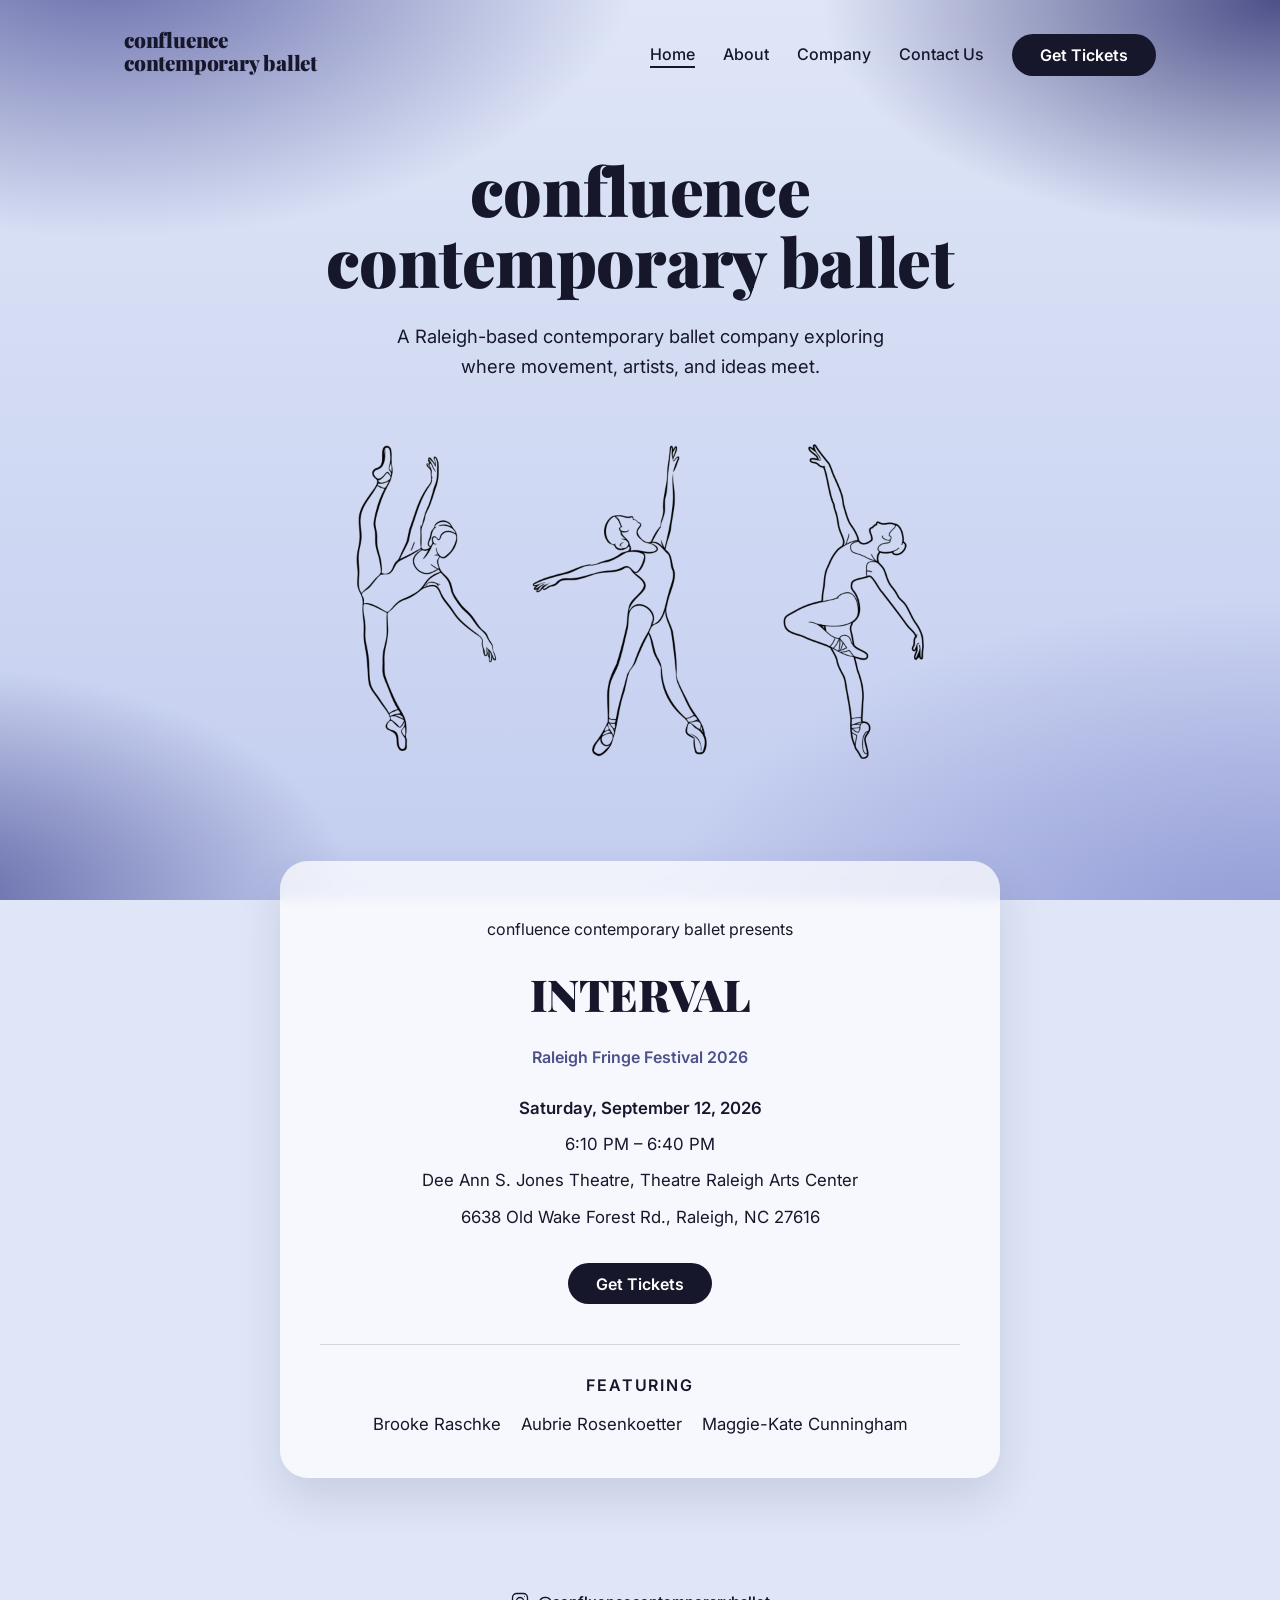
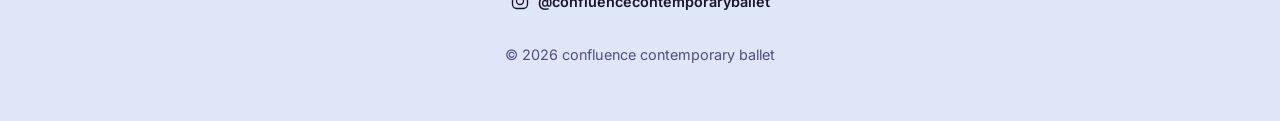
==== index.html @ 4d772738 "Add company website with homepage, about, and company pages" ====
<!DOCTYPE html>
<html lang="en">
<head>
<meta charset="UTF-8">
<meta name="viewport" content="width=device-width, initial-scale=1.0">
<title>confluence contemporary ballet</title>
<meta name="description" content="confluence contemporary ballet — a Raleigh-based contemporary ballet company.">
<link rel="stylesheet" href="css/style.css">
</head>
<body>

<header class="site-header">
  <nav class="nav">
    <a class="brand" href="index.html">
      <span>confluence</span>
      <span>contemporary ballet</span>
    </a>
    <ul class="nav-links">
      <li><a href="index.html" aria-current="page">Home</a></li>
      <li><a href="about.html">About</a></li>
      <li><a href="company.html">Company</a></li>
      <li><a href="https://forms.gle/iz8tWHMPqQycEwRt5" target="_blank" rel="noopener">Contact Us</a></li>
      <li><a class="btn" href="https://events.ticketleap.com/tickets/raleighfringe/interval">Get Tickets</a></li>
    </ul>
  </nav>
</header>

<main>
  <section class="hero page">
    <h1>confluence<br>contemporary ballet</h1>
    <p class="lede">A Raleigh-based contemporary ballet company exploring where movement, artists, and ideas meet.</p>

    <div class="dancers" aria-hidden="true">
      <img src="img/dancer-trio.png" alt="" width="1920" height="1080">
    </div>
  </section>

  <section class="page">
    <div class="show-card">
      <p class="eyebrow">confluence contemporary ballet presents</p>
      <h2 class="show-title">INTERVAL</h2>
      <p class="show-sub">Raleigh Fringe Festival 2026</p>

      <div class="show-meta">
        <div><strong>Saturday, September 12, 2026</strong></div>
        <div>6:10 PM – 6:40 PM</div>
        <div>Dee Ann S. Jones Theatre, Theatre Raleigh Arts Center</div>
        <div>6638 Old Wake Forest Rd., Raleigh, NC 27616</div>
      </div>

      <a class="btn" href="https://events.ticketleap.com/tickets/raleighfringe/interval">Get Tickets</a>

      <div class="featuring">
        <h3>Featuring</h3>
        <ul>
          <li>Brooke Raschke</li>
          <li>Aubrie Rosenkoetter</li>
          <li>Maggie-Kate Cunningham</li>
        </ul>
      </div>
    </div>
  </section>
</main>

<footer class="site-footer page">
  <a class="social-link" href="https://www.instagram.com/confluencecontemporaryballet/" target="_blank" rel="noopener" aria-label="confluence contemporary ballet on Instagram">
    <svg viewBox="0 0 24 24" fill="none" stroke="currentColor" stroke-width="1.6" stroke-linecap="round" stroke-linejoin="round" aria-hidden="true">
      <rect x="3" y="3" width="18" height="18" rx="5"/>
      <circle cx="12" cy="12" r="4.2"/>
      <circle cx="17.4" cy="6.6" r="0.6" fill="currentColor" stroke="none"/>
    </svg>
    <span>@confluencecontemporaryballet</span>
  </a>
  <p>&copy; 2026 confluence contemporary ballet</p>
</footer>

</body>
</html>
---- css/style.css ----
/* confluence contemporary ballet — shared styles */

@import url('https://fonts.googleapis.com/css2?family=Playfair+Display:wght@700;900&family=Inter:wght@400;500;600&display=swap');

:root {
  --bg-pale: #dfe6f7;
  --bg-mid: #c3cdef;
  --blob-mid: #9099d4;
  --blob-deep: #6469a8;
  --blob-darkest: #4d5089;
  --ink: #17172c;
  --white: #ffffff;
  --white-soft: rgba(255, 255, 255, 0.72);
  --max-width: 1080px;
}

* {
  box-sizing: border-box;
}

html {
  scroll-behavior: smooth;
}

body {
  margin: 0;
  font-family: 'Inter', -apple-system, BlinkMacSystemFont, sans-serif;
  color: var(--ink);
  background-color: var(--bg-pale);
  background-image:
    radial-gradient(ellipse 60% 45% at 8% -5%, var(--blob-deep) 0%, transparent 70%),
    radial-gradient(ellipse 55% 40% at 100% 0%, var(--blob-darkest) 0%, transparent 65%),
    radial-gradient(ellipse 70% 55% at 100% 105%, var(--blob-mid) 0%, transparent 70%),
    radial-gradient(ellipse 50% 40% at -5% 100%, var(--blob-deep) 0%, transparent 65%),
    linear-gradient(180deg, var(--bg-pale) 0%, var(--bg-mid) 100%);
  background-attachment: fixed;
  min-height: 100vh;
  line-height: 1.6;
}

h1, h2, h3, .brand {
  font-family: 'Playfair Display', Georgia, serif;
  font-weight: 900;
  letter-spacing: -0.01em;
  margin: 0 0 0.4em;
}

a {
  color: inherit;
}

img {
  max-width: 100%;
}

/* ---------- layout shell ---------- */

.page {
  max-width: var(--max-width);
  margin: 0 auto;
  padding: 0 1.5rem;
}

/* ---------- nav ---------- */

.site-header {
  padding: 1.75rem 0 0.5rem;
}

.nav {
  max-width: var(--max-width);
  margin: 0 auto;
  padding: 0 1.5rem;
  display: flex;
  align-items: center;
  justify-content: space-between;
  flex-wrap: wrap;
  gap: 1rem;
}

.brand {
  font-size: 1.3rem;
  line-height: 1.1;
  text-decoration: none;
  color: var(--ink);
}

.brand span {
  display: block;
}

.nav-links {
  display: flex;
  align-items: center;
  gap: 1.75rem;
  list-style: none;
  margin: 0;
  padding: 0;
  font-weight: 500;
}

.nav-links a {
  text-decoration: none;
  color: var(--ink);
  padding-bottom: 2px;
  border-bottom: 2px solid transparent;
  transition: border-color 0.2s ease;
}

.nav-links a:hover,
.nav-links a[aria-current="page"] {
  border-bottom-color: var(--ink);
}

.nav-links .btn {
  color: var(--white);
  border-bottom: none;
  padding-bottom: 0.8rem;
}

/* ---------- buttons ---------- */

.btn {
  display: inline-block;
  text-align: center;
  line-height: 1;
  text-box-trim: trim-both;
  text-box-edge: cap alphabetic;
  background: var(--ink);
  color: var(--white);
  text-decoration: none;
  font-weight: 600;
  padding: 0.8rem 1.75rem;
  border-radius: 999px;
  transition: transform 0.15s ease, background 0.2s ease;
}

.btn:hover {
  background: var(--blob-darkest);
  transform: translateY(-1px);
}

.btn-outline {
  background: transparent;
  color: var(--ink);
  border: 2px solid var(--ink);
  padding: calc(0.75rem - 2px) calc(1.75rem - 2px);
}

.btn-outline:hover {
  background: var(--ink);
  color: var(--white);
}

/* ---------- hero ---------- */

.hero {
  padding: 4rem 0 3rem;
  text-align: center;
}

.hero .eyebrow {
  text-transform: uppercase;
  letter-spacing: 0.18em;
  font-size: 0.8rem;
  font-weight: 600;
  color: var(--blob-darkest);
  margin-bottom: 1rem;
}

.hero h1 {
  font-size: clamp(2.6rem, 6vw, 4.2rem);
  line-height: 1.05;
}

.hero p.lede {
  max-width: 42ch;
  margin: 1rem auto 0;
  font-size: 1.15rem;
}

.dancers {
  display: flex;
  justify-content: center;
  margin: 2.5rem auto 0;
  max-width: 640px;
}

.dancers img {
  width: 100%;
  height: auto;
}

/* ---------- show card ---------- */

.show-card {
  background: var(--white-soft);
  backdrop-filter: blur(6px);
  border-radius: 28px;
  padding: 2.5rem;
  margin: 2rem auto 4rem;
  max-width: 720px;
  text-align: center;
  box-shadow: 0 20px 45px rgba(30, 33, 70, 0.12);
}

.show-card .show-title {
  font-size: clamp(2rem, 4vw, 2.75rem);
  margin-bottom: 0.25rem;
}

.show-card .show-sub {
  font-weight: 600;
  color: var(--blob-darkest);
  margin-bottom: 1.5rem;
}

.show-meta {
  display: grid;
  gap: 0.6rem;
  font-size: 1.05rem;
  margin-bottom: 2rem;
}

.show-meta strong {
  font-weight: 600;
}

.featuring {
  margin-top: 2.5rem;
  padding-top: 1.75rem;
  border-top: 1px solid rgba(23, 23, 44, 0.15);
}

.featuring h3 {
  font-size: 1rem;
  font-family: 'Inter', sans-serif;
  font-weight: 600;
  text-transform: uppercase;
  letter-spacing: 0.12em;
  margin-bottom: 0.75rem;
}

.featuring ul {
  list-style: none;
  padding: 0;
  margin: 0;
  display: flex;
  flex-wrap: wrap;
  justify-content: center;
  gap: 0.5rem 1.25rem;
  font-size: 1.05rem;
}

/* ---------- generic sections ---------- */

.section {
  padding: 2.5rem 0;
}

.section-card {
  background: var(--white-soft);
  backdrop-filter: blur(6px);
  border-radius: 24px;
  padding: 2.5rem;
  box-shadow: 0 20px 45px rgba(30, 33, 70, 0.1);
}

.section-card + .section-card {
  margin-top: 1.5rem;
}

.intro {
  max-width: 62ch;
}

/* ---------- company grid ---------- */

.company-grid {
  display: flex;
  flex-direction: column;
  gap: 1.75rem;
  margin-top: 2rem;
}

.member-card {
  background: var(--white-soft);
  backdrop-filter: blur(6px);
  border-radius: 24px;
  padding: 2rem;
  display: flex;
  align-items: flex-start;
  gap: 2rem;
  text-align: left;
  box-shadow: 0 15px 35px rgba(30, 33, 70, 0.1);
}

.member-photo {
  flex: none;
  width: 108px;
  height: 108px;
  border-radius: 50%;
  background: linear-gradient(155deg, var(--blob-mid), var(--blob-deep));
  display: flex;
  align-items: center;
  justify-content: center;
  color: var(--white);
  font-family: 'Playfair Display', serif;
  font-weight: 700;
  font-size: 1.9rem;
}

.member-info {
  min-width: 0;
}

.member-card h3 {
  font-size: 1.3rem;
  margin: 0 0 0.15rem;
}

.member-role {
  font-weight: 600;
  color: var(--blob-darkest);
  font-size: 0.95rem;
  margin: 0 0 0.5rem;
}

.member-bio {
  font-size: 0.95rem;
  margin: 0;
}

@media (max-width: 560px) {
  .member-card {
    flex-direction: column;
    text-align: center;
  }
}

/* ---------- footer ---------- */

.site-footer {
  padding: 3rem 0 2.5rem;
  text-align: center;
  font-size: 0.9rem;
  color: var(--blob-darkest);
}

.social-link {
  display: inline-flex;
  align-items: center;
  gap: 0.5rem;
  margin-bottom: 1rem;
  color: var(--ink);
  text-decoration: none;
  font-weight: 600;
  transition: color 0.2s ease;
}

.social-link:hover {
  color: var(--blob-darkest);
}

.social-link svg {
  width: 20px;
  height: 20px;
  flex: none;
}

@media (max-width: 640px) {
  .nav {
    flex-direction: column;
    align-items: flex-start;
  }
  .nav-links {
    width: 100%;
    justify-content: space-between;
  }
}
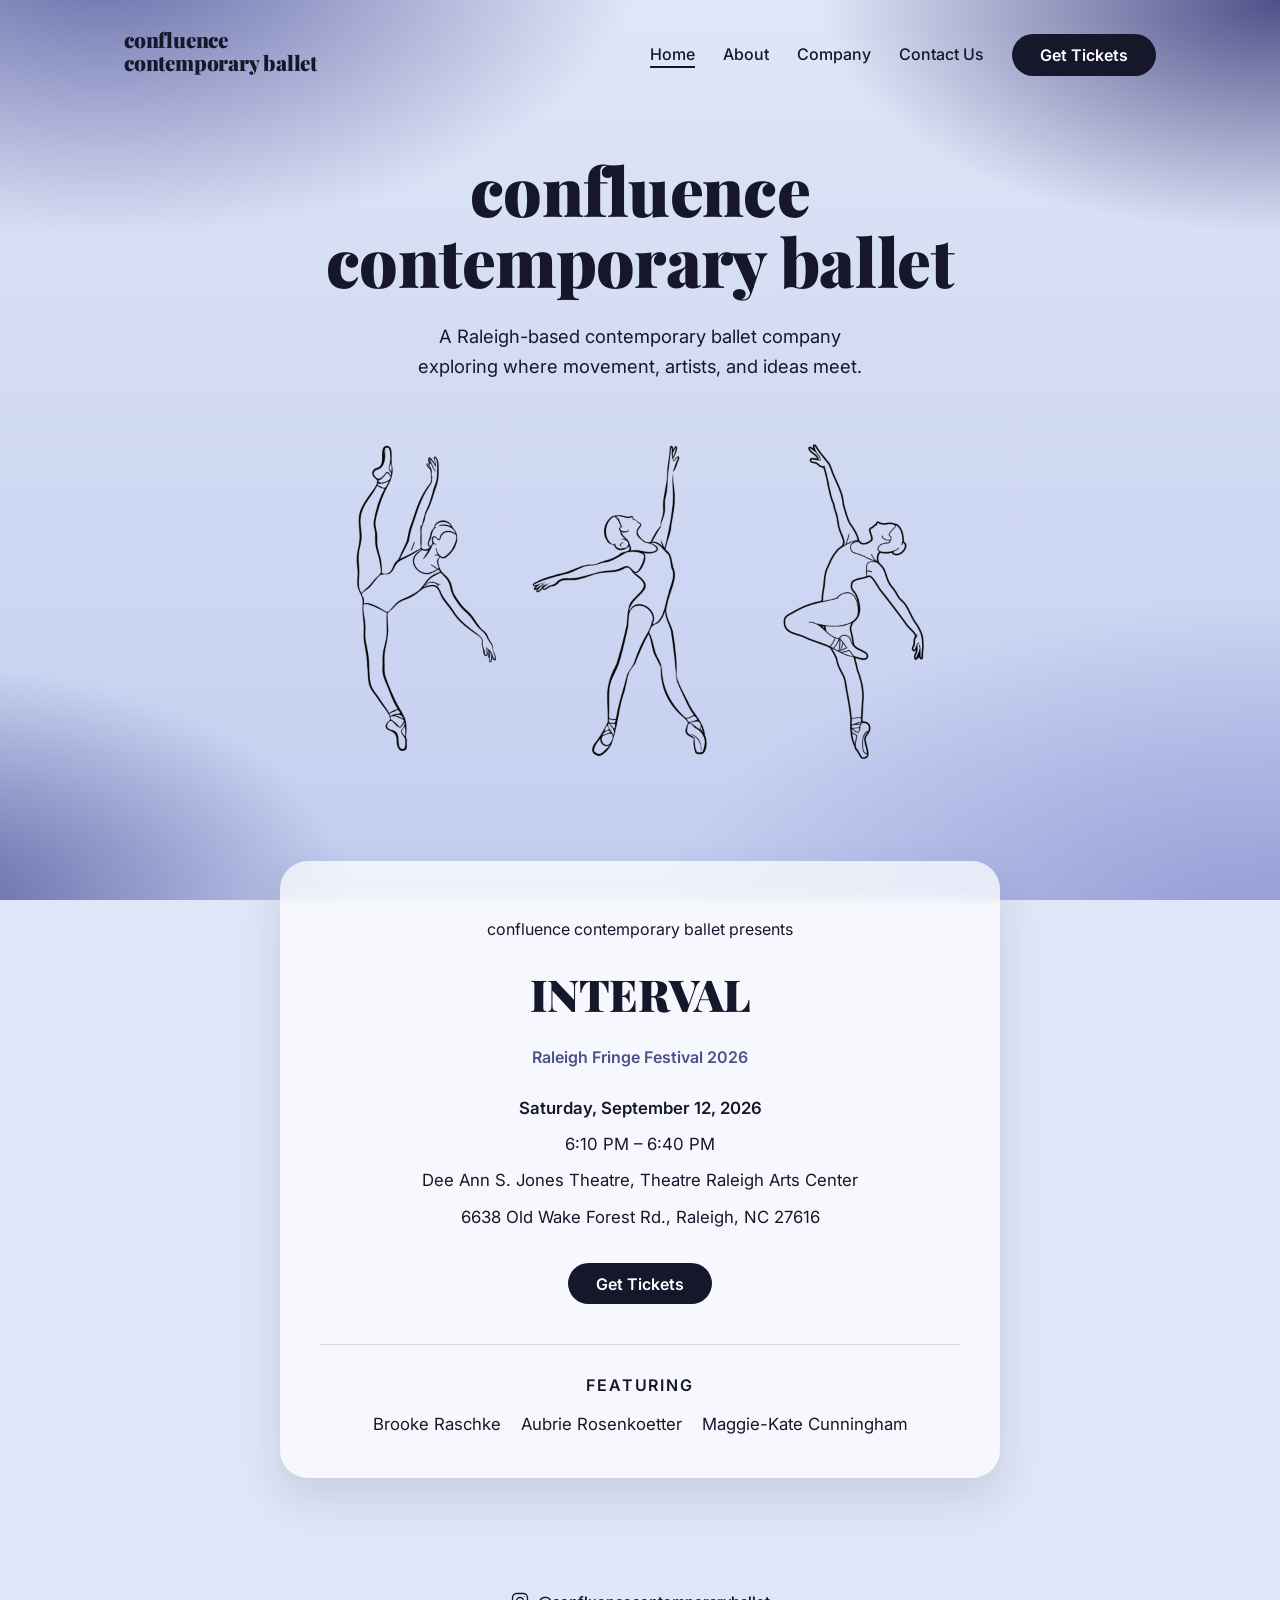
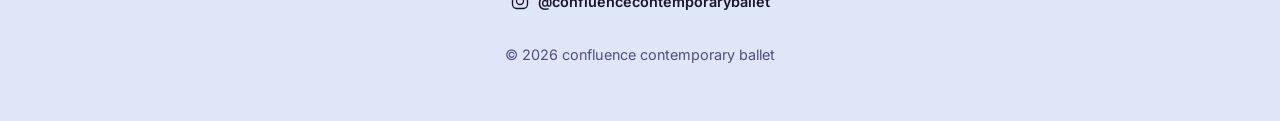
==== commit 99b98a48: "Add favicon" ====
--- a/index.html
+++ b/index.html
@@ -5,6 +5,10 @@
 <meta name="viewport" content="width=device-width, initial-scale=1.0">
 <title>confluence contemporary ballet</title>
 <meta name="description" content="confluence contemporary ballet — a Raleigh-based contemporary ballet company.">
+<link rel="icon" href="favicon.ico" sizes="any">
+<link rel="icon" type="image/png" sizes="32x32" href="img/favicon-32.png">
+<link rel="icon" type="image/png" sizes="16x16" href="img/favicon-16.png">
+<link rel="apple-touch-icon" href="img/apple-touch-icon.png">
 <link rel="stylesheet" href="css/style.css">
 </head>
 <body>
--- a/css/style.css
+++ b/css/style.css
@@ -20,6 +20,10 @@
 
 html {
   scroll-behavior: smooth;
+}
+
+html, body {
+  overflow-x: hidden;
 }
 
 body {
@@ -107,9 +111,14 @@
   transition: border-color 0.2s ease;
 }
 
-.nav-links a:hover,
 .nav-links a[aria-current="page"] {
   border-bottom-color: var(--ink);
+}
+
+@media (hover: hover) {
+  .nav-links a:hover {
+    border-bottom-color: var(--ink);
+  }
 }
 
 .nav-links .btn {
@@ -171,11 +180,19 @@
 .hero h1 {
   font-size: clamp(2.6rem, 6vw, 4.2rem);
   line-height: 1.05;
+  overflow-wrap: break-word;
+}
+
+@media (max-width: 480px) {
+  .hero h1 {
+    font-size: clamp(2rem, 9vw, 2.6rem);
+  }
 }
 
 .hero p.lede {
   max-width: 42ch;
   margin: 1rem auto 0;
+  padding: 0 1rem;
   font-size: 1.15rem;
 }
 
@@ -308,6 +325,13 @@
   font-family: 'Playfair Display', serif;
   font-weight: 700;
   font-size: 1.9rem;
+  overflow: hidden;
+}
+
+.member-photo img {
+  width: 100%;
+  height: 100%;
+  object-fit: cover;
 }
 
 .member-info {
@@ -328,12 +352,20 @@
 
 .member-bio {
   font-size: 0.95rem;
-  margin: 0;
+}
+
+.member-bio p {
+  margin: 0 0 0.85rem;
+}
+
+.member-bio p:last-child {
+  margin-bottom: 0;
 }
 
 @media (max-width: 560px) {
   .member-card {
     flex-direction: column;
+    align-items: center;
     text-align: center;
   }
 }
@@ -375,6 +407,15 @@
   }
   .nav-links {
     width: 100%;
-    justify-content: space-between;
-  }
-}
+    flex-wrap: wrap;
+    gap: 0.6rem 1.1rem;
+  }
+  .nav-links li:last-child {
+    flex: 1 1 100%;
+  }
+  .nav-links .btn {
+    display: block;
+    width: 100%;
+    padding-bottom: 0.8rem;
+  }
+}
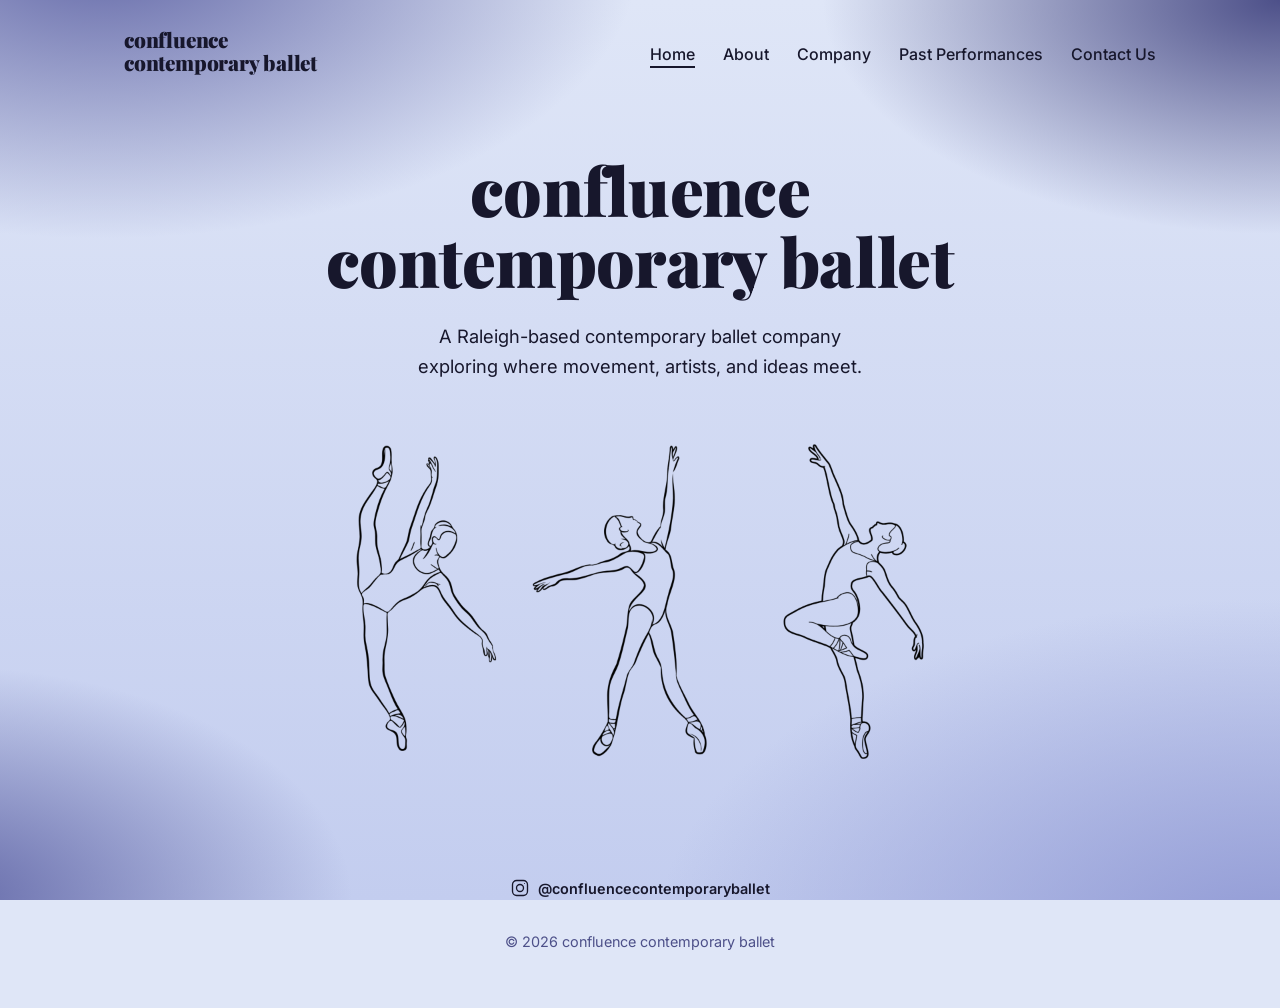
==== commit 50bbc2a5: "Add a Past Performances page with the INTERVAL recap and photo gallery and remove the ticket link" ====
--- a/index.html
+++ b/index.html
@@ -23,8 +23,8 @@
       <li><a href="index.html" aria-current="page">Home</a></li>
       <li><a href="about.html">About</a></li>
       <li><a href="company.html">Company</a></li>
+      <li><a href="past-performances.html">Past Performances</a></li>
       <li><a href="https://forms.gle/iz8tWHMPqQycEwRt5" target="_blank" rel="noopener">Contact Us</a></li>
-      <li><a class="btn" href="https://events.ticketleap.com/tickets/raleighfringe/interval">Get Tickets</a></li>
     </ul>
   </nav>
 </header>
@@ -36,32 +36,6 @@
 
     <div class="dancers" aria-hidden="true">
       <img src="img/dancer-trio.png" alt="" width="1920" height="1080">
-    </div>
-  </section>
-
-  <section class="page">
-    <div class="show-card">
-      <p class="eyebrow">confluence contemporary ballet presents</p>
-      <h2 class="show-title">INTERVAL</h2>
-      <p class="show-sub">Raleigh Fringe Festival 2026</p>
-
-      <div class="show-meta">
-        <div><strong>Saturday, September 12, 2026</strong></div>
-        <div>6:10 PM – 6:40 PM</div>
-        <div>Dee Ann S. Jones Theatre, Theatre Raleigh Arts Center</div>
-        <div>6638 Old Wake Forest Rd., Raleigh, NC 27616</div>
-      </div>
-
-      <a class="btn" href="https://events.ticketleap.com/tickets/raleighfringe/interval">Get Tickets</a>
-
-      <div class="featuring">
-        <h3>Featuring</h3>
-        <ul>
-          <li>Brooke Raschke</li>
-          <li>Aubrie Rosenkoetter</li>
-          <li>Maggie-Kate Cunningham</li>
-        </ul>
-      </div>
     </div>
   </section>
 </main>
--- a/css/style.css
+++ b/css/style.css
@@ -221,6 +221,11 @@
   box-shadow: 0 20px 45px rgba(30, 33, 70, 0.12);
 }
 
+.show-card--compact {
+  margin-top: 0.5rem;
+  margin-bottom: 0.5rem;
+}
+
 .show-card .show-title {
   font-size: clamp(2rem, 4vw, 2.75rem);
   margin-bottom: 0.25rem;
@@ -269,10 +274,29 @@
   font-size: 1.05rem;
 }
 
+.costume-divider {
+  margin: 1rem 0;
+  border: none;
+  border-top: 1px solid rgba(23, 23, 44, 0.15);
+}
+
+.costume-credit {
+  margin: 0;
+  font-size: 1.05rem;
+}
+
 /* ---------- generic sections ---------- */
 
 .section {
   padding: 2.5rem 0;
+}
+
+.section-tight-bottom {
+  padding-bottom: 0.5rem;
+}
+
+.section-tight-top {
+  padding-top: 0.5rem;
 }
 
 .section-card {
@@ -370,6 +394,44 @@
   }
 }
 
+/* ---------- photo grid ---------- */
+
+.photo-grid {
+  columns: 3 220px;
+  column-gap: 1rem;
+  margin-top: 1rem;
+}
+
+.photo-grid img {
+  display: block;
+  width: 100%;
+  margin: 0 0 1rem;
+  border-radius: 16px;
+  box-shadow: 0 15px 35px rgba(30, 33, 70, 0.1);
+}
+
+@media (max-width: 420px) {
+  .photo-grid {
+    columns: 1;
+  }
+}
+
+.photo-credit {
+  margin-top: 0.75rem;
+  text-align: center;
+  font-size: 0.85rem;
+  color: var(--blob-darkest);
+}
+
+.photo-credit a {
+  text-decoration: underline;
+  text-decoration-color: rgba(23, 23, 44, 0.3);
+}
+
+.photo-credit a:hover {
+  text-decoration-color: currentColor;
+}
+
 /* ---------- footer ---------- */
 
 .site-footer {
